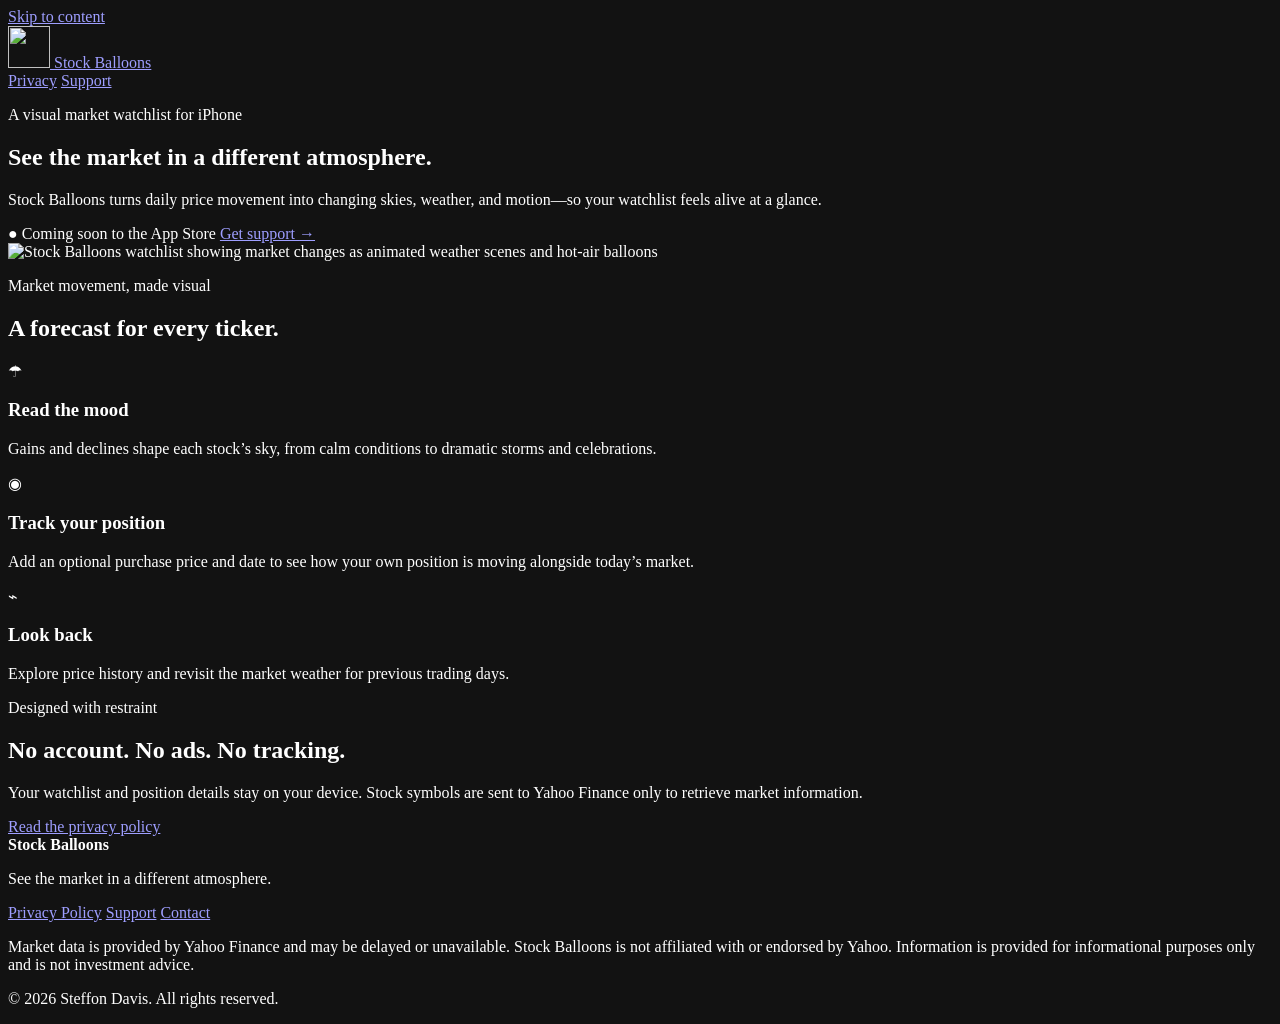
==== index.html @ 46526d46 "Publish Stock Balloons website" ====
<!doctype html>
<html lang="en">
  <head>
    <meta charset="utf-8">
    <meta name="viewport" content="width=device-width, initial-scale=1">
    <meta name="description" content="Stock Balloons turns market movement into an atmospheric, visual watchlist for iPhone.">
    <meta name="theme-color" content="#05070b">
    <meta name="color-scheme" content="dark">
    <meta property="og:title" content="Stock Balloons for iPhone">
    <meta property="og:description" content="See the market in a different atmosphere.">
    <meta property="og:type" content="website">
    <meta property="og:image" content="assets/social-card.png">
    <title>Stock Balloons for iPhone</title>
    <link rel="icon" href="assets/app-icon.png">
    <link rel="stylesheet" href="styles.css">
  </head>
  <body>
    <a class="skip-link" href="#main-content">Skip to content</a>

    <header class="site-header">
      <a class="brand" href="./" aria-label="Stock Balloons home">
        <img src="assets/app-icon.png" alt="" width="42" height="42">
        <span>Stock Balloons</span>
      </a>
      <nav aria-label="Primary navigation">
        <a href="privacy/">Privacy</a>
        <a href="support/">Support</a>
      </nav>
    </header>

    <main id="main-content">
      <section class="hero">
        <div class="hero-copy">
          <p class="eyebrow">A visual market watchlist for iPhone</p>
          <h1>See the market in a different atmosphere.</h1>
          <p class="hero-intro">
            Stock Balloons turns daily price movement into changing skies, weather, and motion—so your watchlist feels alive at a glance.
          </p>
          <div class="hero-actions">
            <span class="availability" aria-label="Stock Balloons is coming soon to the App Store">
              <span aria-hidden="true">●</span> Coming soon to the App Store
            </span>
            <a class="text-link" href="support/">Get support <span aria-hidden="true">→</span></a>
          </div>
        </div>

        <div class="product-stage" aria-label="Stock Balloons app preview">
          <div class="orb orb-one" aria-hidden="true"></div>
          <div class="orb orb-two" aria-hidden="true"></div>
          <div class="phone-frame">
            <div class="phone-island" aria-hidden="true"></div>
            <img src="assets/watchlist.png" alt="Stock Balloons watchlist showing market changes as animated weather scenes and hot-air balloons">
          </div>
        </div>
      </section>

      <section class="feature-section" aria-labelledby="features-title">
        <div class="section-heading">
          <p class="eyebrow">Market movement, made visual</p>
          <h2 id="features-title">A forecast for every ticker.</h2>
        </div>

        <div class="feature-grid">
          <article class="feature-card storm-card">
            <span class="feature-icon" aria-hidden="true">☂</span>
            <h3>Read the mood</h3>
            <p>Gains and declines shape each stock’s sky, from calm conditions to dramatic storms and celebrations.</p>
          </article>
          <article class="feature-card balloon-card">
            <span class="feature-icon" aria-hidden="true">◉</span>
            <h3>Track your position</h3>
            <p>Add an optional purchase price and date to see how your own position is moving alongside today’s market.</p>
          </article>
          <article class="feature-card history-card">
            <span class="feature-icon" aria-hidden="true">⌁</span>
            <h3>Look back</h3>
            <p>Explore price history and revisit the market weather for previous trading days.</p>
          </article>
        </div>
      </section>

      <section class="privacy-callout" aria-labelledby="privacy-title">
        <div>
          <p class="eyebrow">Designed with restraint</p>
          <h2 id="privacy-title">No account. No ads. No tracking.</h2>
          <p>Your watchlist and position details stay on your device. Stock symbols are sent to Yahoo Finance only to retrieve market information.</p>
        </div>
        <a class="button" href="privacy/">Read the privacy policy</a>
      </section>
    </main>

    <footer class="site-footer">
      <div>
        <strong>Stock Balloons</strong>
        <p>See the market in a different atmosphere.</p>
      </div>
      <nav aria-label="Footer navigation">
        <a href="privacy/">Privacy Policy</a>
        <a href="support/">Support</a>
        <a href="mailto:support-app@curalytics.com">Contact</a>
      </nav>
      <p class="fine-print">
        Market data is provided by Yahoo Finance and may be delayed or unavailable. Stock Balloons is not affiliated with or endorsed by Yahoo. Information is provided for informational purposes only and is not investment advice.
      </p>
      <p class="copyright">© 2026 Steffon Davis. All rights reserved.</p>
    </footer>
  </body>
</html>
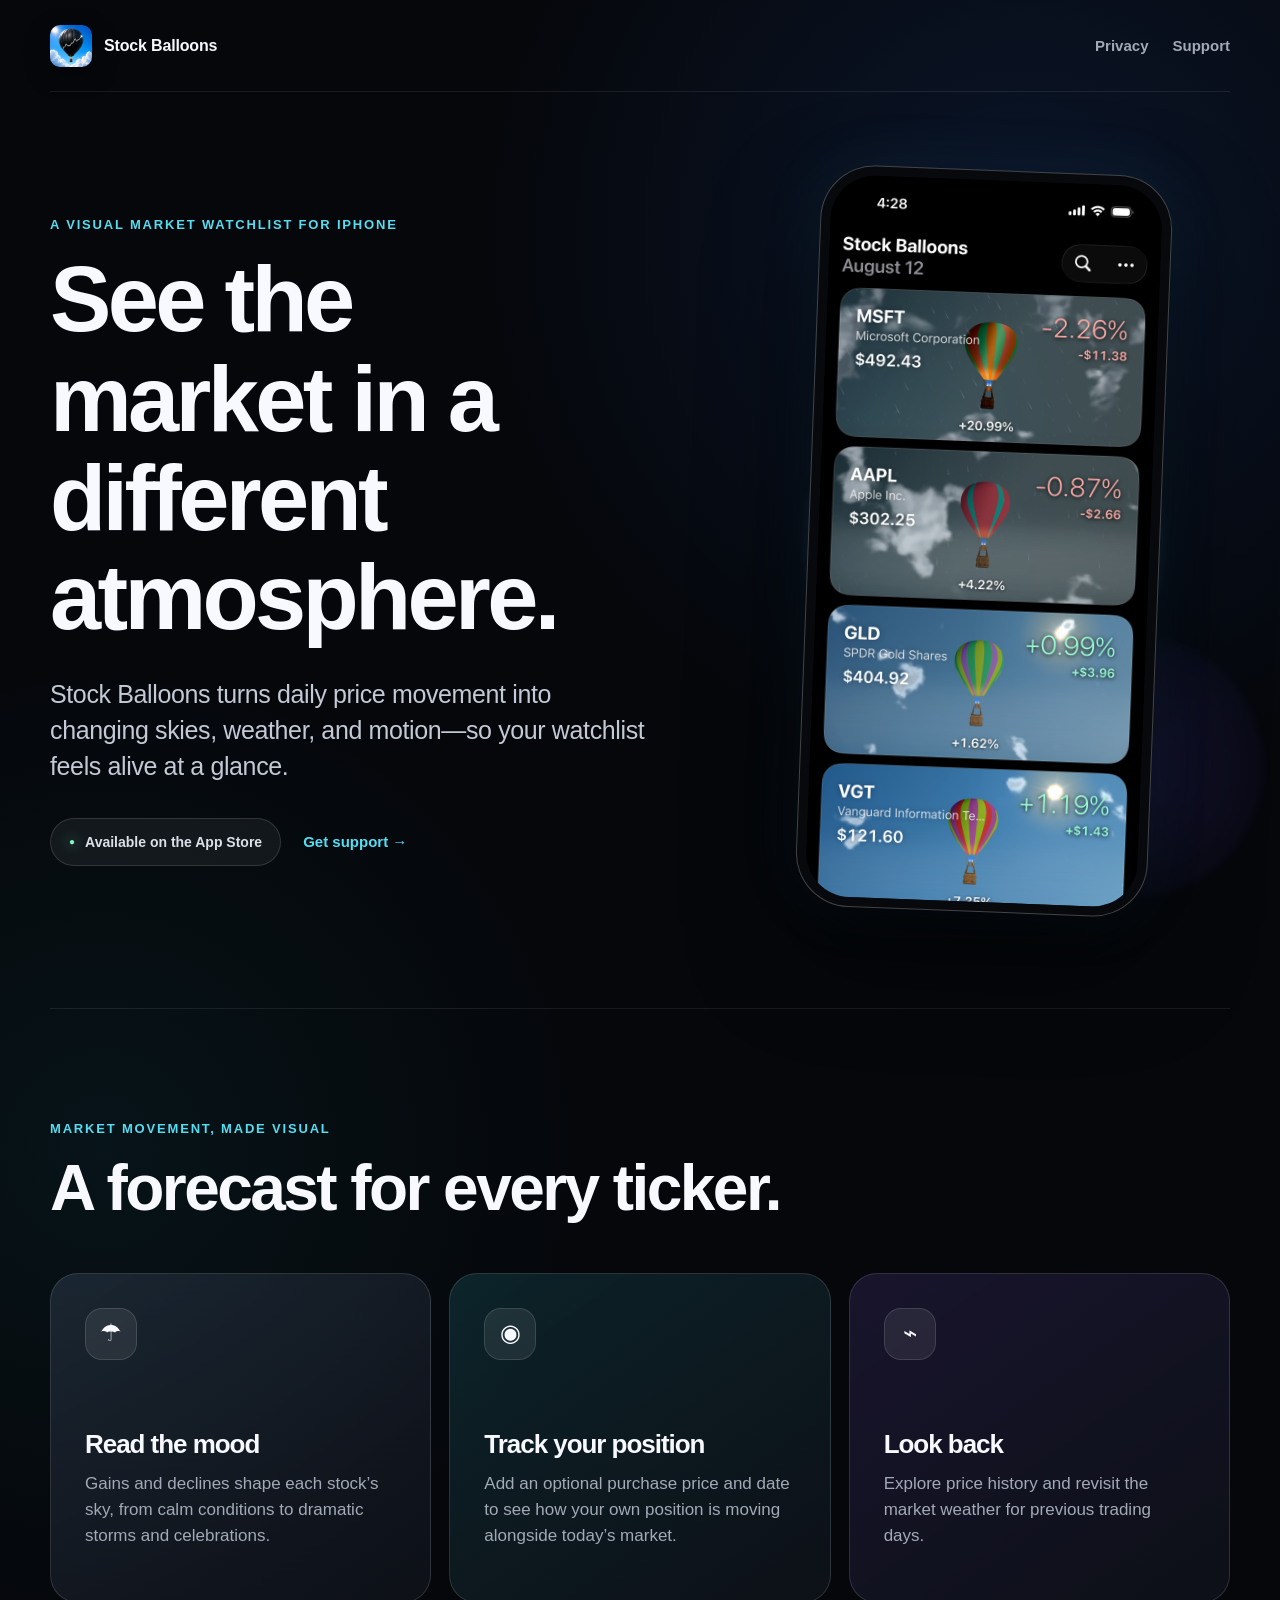
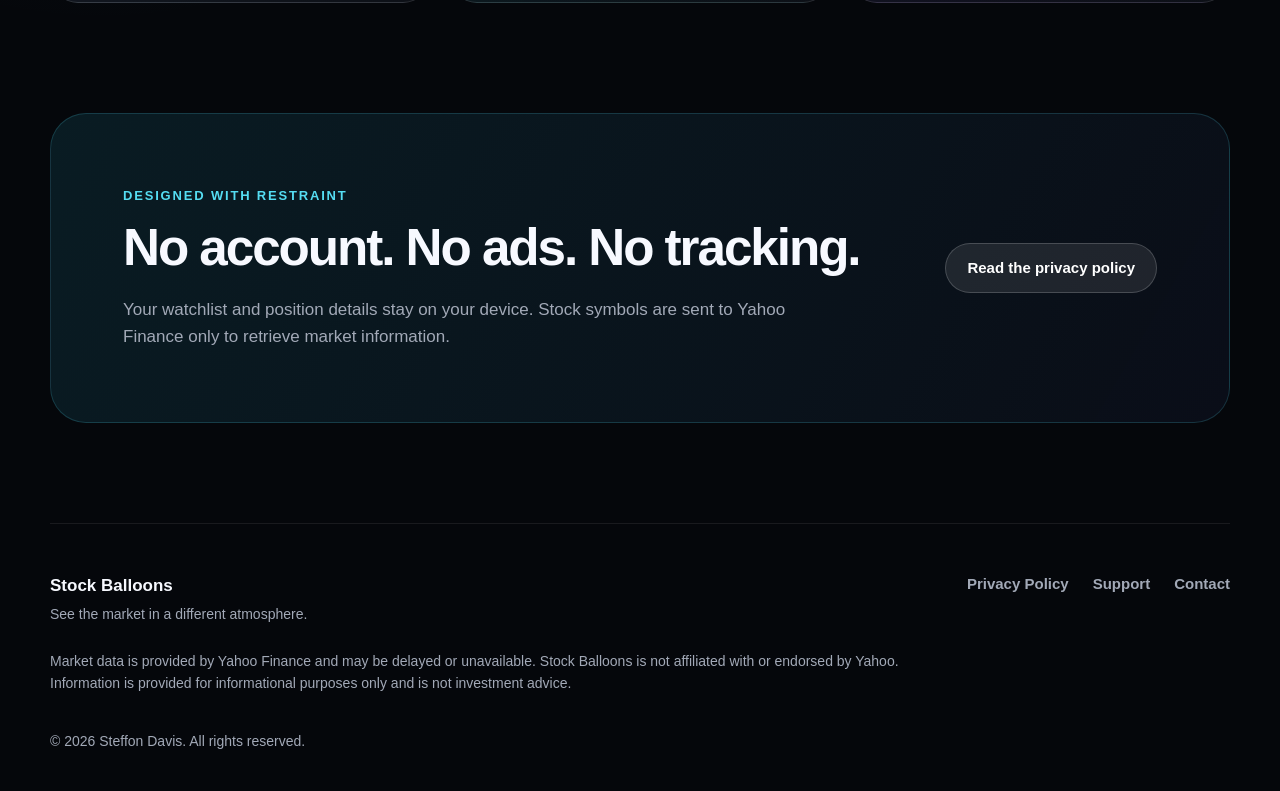
==== commit 6aee2cb1: "Update App Store availability" ====
--- a/index.html
+++ b/index.html
@@ -37,8 +37,8 @@
             Stock Balloons turns daily price movement into changing skies, weather, and motion—so your watchlist feels alive at a glance.
           </p>
           <div class="hero-actions">
-            <span class="availability" aria-label="Stock Balloons is coming soon to the App Store">
-              <span aria-hidden="true">●</span> Coming soon to the App Store
+            <span class="availability" aria-label="Stock Balloons is available on the App Store">
+              <span aria-hidden="true">●</span> Available on the App Store
             </span>
             <a class="text-link" href="support/">Get support <span aria-hidden="true">→</span></a>
           </div>
--- a/styles.css
+++ b/styles.css
@@ -0,0 +1,717 @@
+:root {
+  color-scheme: dark;
+  --background: #05070b;
+  --surface: rgba(255, 255, 255, 0.055);
+  --surface-strong: rgba(255, 255, 255, 0.09);
+  --border: rgba(255, 255, 255, 0.13);
+  --text: #f7f9ff;
+  --muted: #a2a9b7;
+  --cyan: #55ddf2;
+  --cyan-soft: rgba(85, 221, 242, 0.13);
+  --blue: #4f7dff;
+  --green: #81f4c3;
+  --purple: #a78bfa;
+  --page-width: 1180px;
+  --document-width: 850px;
+  --radius: 28px;
+}
+
+* {
+  box-sizing: border-box;
+}
+
+html {
+  scroll-behavior: smooth;
+}
+
+body {
+  margin: 0;
+  min-width: 320px;
+  background:
+    radial-gradient(circle at 80% 10%, rgba(40, 91, 185, 0.18), transparent 34rem),
+    radial-gradient(circle at 8% 48%, rgba(30, 169, 183, 0.08), transparent 30rem),
+    var(--background);
+  color: var(--text);
+  font-family: -apple-system, BlinkMacSystemFont, "SF Pro Display", "Segoe UI", sans-serif;
+  font-size: 17px;
+  line-height: 1.6;
+  -webkit-font-smoothing: antialiased;
+}
+
+a {
+  color: var(--cyan);
+  text-decoration-thickness: 1px;
+  text-underline-offset: 0.2em;
+}
+
+a:hover {
+  color: white;
+}
+
+a:focus-visible,
+button:focus-visible {
+  outline: 3px solid var(--cyan);
+  outline-offset: 4px;
+  border-radius: 5px;
+}
+
+.skip-link {
+  position: fixed;
+  z-index: 100;
+  top: 12px;
+  left: 12px;
+  padding: 10px 14px;
+  transform: translateY(-150%);
+  border-radius: 10px;
+  background: white;
+  color: #05070b;
+  font-weight: 700;
+}
+
+.skip-link:focus {
+  transform: translateY(0);
+}
+
+.site-header {
+  position: relative;
+  z-index: 10;
+  display: flex;
+  width: min(calc(100% - 40px), var(--page-width));
+  min-height: 92px;
+  margin: 0 auto;
+  align-items: center;
+  justify-content: space-between;
+  border-bottom: 1px solid rgba(255, 255, 255, 0.08);
+}
+
+.brand {
+  display: inline-flex;
+  align-items: center;
+  gap: 12px;
+  color: var(--text);
+  font-size: 16px;
+  font-weight: 720;
+  letter-spacing: -0.01em;
+  text-decoration: none;
+}
+
+.brand img {
+  border-radius: 10px;
+  box-shadow: 0 8px 24px rgba(0, 0, 0, 0.35);
+}
+
+.site-header nav,
+.site-footer nav {
+  display: flex;
+  flex-wrap: wrap;
+  gap: 24px;
+}
+
+.site-header nav a,
+.site-footer nav a {
+  color: var(--muted);
+  font-size: 15px;
+  font-weight: 620;
+  text-decoration: none;
+}
+
+.site-header nav a:hover,
+.site-header nav a[aria-current="page"],
+.site-footer nav a:hover,
+.site-footer nav a[aria-current="page"] {
+  color: var(--text);
+}
+
+.hero {
+  display: grid;
+  width: min(calc(100% - 40px), var(--page-width));
+  min-height: 720px;
+  margin: 0 auto;
+  grid-template-columns: minmax(0, 1fr) minmax(370px, 0.82fr);
+  gap: clamp(30px, 7vw, 100px);
+  align-items: center;
+  padding: 78px 0 96px;
+}
+
+.hero-copy {
+  position: relative;
+  z-index: 2;
+}
+
+.eyebrow {
+  margin: 0 0 14px;
+  color: var(--cyan);
+  font-size: 13px;
+  font-weight: 760;
+  letter-spacing: 0.14em;
+  text-transform: uppercase;
+}
+
+h1,
+h2,
+h3,
+p {
+  margin-top: 0;
+}
+
+h1,
+h2,
+h3 {
+  line-height: 1.08;
+  letter-spacing: -0.04em;
+}
+
+.hero h1 {
+  max-width: 720px;
+  margin-bottom: 28px;
+  font-size: clamp(52px, 7.2vw, 92px);
+  font-weight: 780;
+}
+
+.hero-intro {
+  max-width: 650px;
+  margin-bottom: 34px;
+  color: #c3c9d5;
+  font-size: clamp(20px, 2vw, 25px);
+  line-height: 1.45;
+  letter-spacing: -0.015em;
+}
+
+.hero-actions {
+  display: flex;
+  flex-wrap: wrap;
+  gap: 22px;
+  align-items: center;
+}
+
+.availability {
+  display: inline-flex;
+  min-height: 48px;
+  padding: 0 18px;
+  align-items: center;
+  gap: 10px;
+  border: 1px solid var(--border);
+  border-radius: 100px;
+  background: var(--surface);
+  color: #dbe0e9;
+  font-size: 14px;
+  font-weight: 650;
+}
+
+.availability span {
+  color: var(--green);
+  font-size: 10px;
+  filter: drop-shadow(0 0 7px var(--green));
+}
+
+.text-link {
+  font-size: 15px;
+  font-weight: 700;
+  text-decoration: none;
+}
+
+.product-stage {
+  position: relative;
+  display: flex;
+  min-height: 610px;
+  align-items: center;
+  justify-content: center;
+}
+
+.orb {
+  position: absolute;
+  border-radius: 50%;
+  filter: blur(4px);
+  opacity: 0.75;
+}
+
+.orb-one {
+  width: 360px;
+  height: 360px;
+  background: radial-gradient(circle, rgba(68, 180, 224, 0.38), rgba(68, 180, 224, 0));
+}
+
+.orb-two {
+  right: -7%;
+  bottom: 2%;
+  width: 260px;
+  height: 260px;
+  background: radial-gradient(circle, rgba(90, 72, 214, 0.25), rgba(90, 72, 214, 0));
+}
+
+.phone-frame {
+  position: relative;
+  z-index: 1;
+  width: min(82vw, 352px);
+  padding: 9px;
+  overflow: hidden;
+  border: 1px solid rgba(255, 255, 255, 0.24);
+  border-radius: 54px;
+  background: #07090c;
+  box-shadow: 0 45px 100px rgba(0, 0, 0, 0.6), 0 0 60px rgba(50, 132, 178, 0.12);
+  transform: rotate(2.2deg);
+}
+
+.phone-frame img {
+  display: block;
+  width: 100%;
+  border-radius: 45px;
+}
+
+.phone-island {
+  position: absolute;
+  z-index: 2;
+  top: 19px;
+  left: 50%;
+  width: 92px;
+  height: 25px;
+  transform: translateX(-50%);
+  border-radius: 100px;
+  background: #000;
+}
+
+.feature-section,
+.privacy-callout,
+.site-footer {
+  width: min(calc(100% - 40px), var(--page-width));
+  margin-right: auto;
+  margin-left: auto;
+}
+
+.feature-section {
+  padding: 110px 0;
+  border-top: 1px solid rgba(255, 255, 255, 0.08);
+}
+
+.section-heading {
+  max-width: 760px;
+  margin-bottom: 50px;
+}
+
+.section-heading h2,
+.privacy-callout h2,
+.document-header h1 {
+  margin-bottom: 20px;
+  font-size: clamp(40px, 5vw, 65px);
+}
+
+.feature-grid {
+  display: grid;
+  grid-template-columns: repeat(3, 1fr);
+  gap: 18px;
+}
+
+.feature-card {
+  min-height: 330px;
+  padding: 34px;
+  overflow: hidden;
+  border: 1px solid var(--border);
+  border-radius: var(--radius);
+  background: var(--surface);
+}
+
+.feature-card h3 {
+  margin: 70px 0 13px;
+  font-size: 26px;
+}
+
+.feature-card p {
+  color: var(--muted);
+  line-height: 1.55;
+}
+
+.feature-icon {
+  display: grid;
+  width: 52px;
+  height: 52px;
+  place-items: center;
+  border: 1px solid rgba(255, 255, 255, 0.12);
+  border-radius: 17px;
+  background: rgba(255, 255, 255, 0.08);
+  font-size: 24px;
+}
+
+.storm-card {
+  background: linear-gradient(145deg, rgba(75, 92, 121, 0.29), rgba(20, 24, 33, 0.55));
+}
+
+.balloon-card {
+  background: linear-gradient(145deg, rgba(38, 135, 147, 0.22), rgba(20, 24, 33, 0.55));
+}
+
+.history-card {
+  background: linear-gradient(145deg, rgba(89, 66, 159, 0.23), rgba(20, 24, 33, 0.55));
+}
+
+.privacy-callout {
+  display: grid;
+  margin-bottom: 100px;
+  padding: clamp(38px, 6vw, 72px);
+  grid-template-columns: minmax(0, 1fr) auto;
+  gap: 40px;
+  align-items: center;
+  border: 1px solid rgba(85, 221, 242, 0.18);
+  border-radius: 36px;
+  background: linear-gradient(120deg, rgba(25, 113, 134, 0.2), rgba(32, 46, 82, 0.18));
+}
+
+.privacy-callout h2 {
+  font-size: clamp(35px, 4vw, 54px);
+}
+
+.privacy-callout p:not(.eyebrow) {
+  max-width: 720px;
+  margin-bottom: 0;
+  color: var(--muted);
+}
+
+.button {
+  display: inline-flex;
+  min-height: 50px;
+  padding: 0 21px;
+  align-items: center;
+  justify-content: center;
+  border: 1px solid rgba(255, 255, 255, 0.18);
+  border-radius: 100px;
+  background: rgba(255, 255, 255, 0.09);
+  color: white;
+  font-size: 15px;
+  font-weight: 720;
+  text-align: center;
+  text-decoration: none;
+}
+
+.button:hover,
+.primary-button:hover {
+  background: white;
+  color: #07090c;
+}
+
+.primary-button {
+  margin-top: 10px;
+  border-color: transparent;
+  background: var(--cyan);
+  color: #071014;
+}
+
+.site-footer {
+  display: grid;
+  padding: 48px 0 38px;
+  grid-template-columns: 1fr auto;
+  gap: 24px 50px;
+  border-top: 1px solid rgba(255, 255, 255, 0.08);
+}
+
+.site-footer strong {
+  display: block;
+  margin-bottom: 4px;
+}
+
+.site-footer p {
+  margin-bottom: 0;
+  color: var(--muted);
+  font-size: 14px;
+}
+
+.fine-print,
+.copyright {
+  grid-column: 1 / -1;
+}
+
+.fine-print {
+  max-width: 900px;
+}
+
+.copyright {
+  padding-top: 12px;
+}
+
+.document-shell {
+  width: min(calc(100% - 40px), var(--document-width));
+  margin: 0 auto;
+  padding: 86px 0 120px;
+}
+
+.document-header {
+  margin-bottom: 54px;
+}
+
+.document-header h1 {
+  margin-bottom: 14px;
+}
+
+.effective-date {
+  margin-bottom: 24px;
+  color: var(--muted);
+  font-size: 15px;
+  font-weight: 620;
+}
+
+.document-intro {
+  max-width: 760px;
+  color: #c6ccd6;
+  font-size: clamp(20px, 2.5vw, 25px);
+  line-height: 1.5;
+}
+
+.policy-summary {
+  display: grid;
+  margin-bottom: 65px;
+  grid-template-columns: repeat(3, 1fr);
+  gap: 12px;
+}
+
+.policy-summary div {
+  padding: 20px;
+  border: 1px solid var(--border);
+  border-radius: 18px;
+  background: var(--surface);
+}
+
+.policy-summary strong,
+.policy-summary span {
+  display: block;
+}
+
+.policy-summary strong {
+  margin-bottom: 5px;
+  font-size: 15px;
+}
+
+.policy-summary span {
+  color: var(--muted);
+  font-size: 13px;
+  line-height: 1.4;
+}
+
+.document-content section {
+  padding: 0 0 34px;
+}
+
+.document-content section + section {
+  padding-top: 34px;
+  border-top: 1px solid rgba(255, 255, 255, 0.08);
+}
+
+.document-content h2,
+.support-card h2,
+.report-card h2,
+.market-note h2 {
+  margin-bottom: 14px;
+  font-size: 27px;
+  letter-spacing: -0.025em;
+}
+
+.document-content p,
+.document-content li,
+.support-card p,
+.market-note p {
+  color: #bdc3cf;
+}
+
+.document-content ul,
+.report-card ul {
+  padding-left: 1.25em;
+}
+
+.document-content li + li,
+.report-card li + li {
+  margin-top: 8px;
+}
+
+.support-shell {
+  width: min(calc(100% - 40px), 980px);
+}
+
+.support-shell .document-header {
+  max-width: 800px;
+  margin-bottom: 70px;
+}
+
+.response-note {
+  margin-top: 18px;
+  color: var(--muted);
+  font-size: 14px;
+}
+
+.support-grid {
+  display: grid;
+  grid-template-columns: repeat(2, 1fr);
+  gap: 16px;
+}
+
+.support-card {
+  padding: 30px;
+  border: 1px solid var(--border);
+  border-radius: 24px;
+  background: var(--surface);
+}
+
+.support-number {
+  display: block;
+  margin-bottom: 42px;
+  color: var(--cyan);
+  font-size: 12px;
+  font-weight: 800;
+  letter-spacing: 0.12em;
+}
+
+.support-card p {
+  margin-bottom: 0;
+  font-size: 16px;
+}
+
+.report-card {
+  display: grid;
+  margin-top: 80px;
+  padding: clamp(30px, 5vw, 52px);
+  grid-template-columns: 0.8fr 1fr;
+  gap: 40px;
+  border: 1px solid rgba(85, 221, 242, 0.16);
+  border-radius: 28px;
+  background: linear-gradient(135deg, rgba(36, 116, 131, 0.18), rgba(24, 29, 46, 0.4));
+}
+
+.report-card ul {
+  margin: 0;
+  color: #c6ccd7;
+}
+
+.market-note {
+  margin-top: 70px;
+  padding-top: 38px;
+  border-top: 1px solid rgba(255, 255, 255, 0.08);
+}
+
+.compact-footer {
+  grid-template-columns: 1fr auto;
+}
+
+.compact-footer .copyright {
+  grid-column: auto;
+  padding-top: 0;
+  text-align: right;
+}
+
+@media (max-width: 820px) {
+  .hero {
+    min-height: auto;
+    grid-template-columns: 1fr;
+    padding-top: 68px;
+    text-align: center;
+  }
+
+  .hero-copy,
+  .hero-intro {
+    margin-right: auto;
+    margin-left: auto;
+  }
+
+  .hero-actions {
+    justify-content: center;
+  }
+
+  .product-stage {
+    min-height: 530px;
+  }
+
+  .feature-grid {
+    grid-template-columns: 1fr;
+  }
+
+  .feature-card {
+    min-height: 280px;
+  }
+
+  .privacy-callout,
+  .report-card {
+    grid-template-columns: 1fr;
+  }
+
+  .privacy-callout .button {
+    justify-self: start;
+  }
+}
+
+@media (max-width: 620px) {
+  body {
+    font-size: 16px;
+  }
+
+  .site-header {
+    min-height: 78px;
+  }
+
+  .brand span {
+    display: none;
+  }
+
+  .site-header nav {
+    gap: 18px;
+  }
+
+  .hero {
+    padding: 54px 0 75px;
+  }
+
+  .hero h1 {
+    font-size: clamp(45px, 14vw, 65px);
+  }
+
+  .product-stage {
+    min-height: 500px;
+  }
+
+  .phone-frame {
+    width: min(80vw, 318px);
+    transform: none;
+  }
+
+  .orb-two {
+    right: 0;
+  }
+
+  .feature-section {
+    padding: 80px 0;
+  }
+
+  .privacy-callout {
+    margin-bottom: 80px;
+  }
+
+  .site-footer,
+  .compact-footer {
+    grid-template-columns: 1fr;
+  }
+
+  .compact-footer .copyright {
+    text-align: left;
+  }
+
+  .document-shell {
+    padding: 62px 0 90px;
+  }
+
+  .policy-summary,
+  .support-grid {
+    grid-template-columns: 1fr;
+  }
+
+  .policy-summary {
+    margin-bottom: 50px;
+  }
+
+  .support-card {
+    padding: 25px;
+  }
+
+  .support-number {
+    margin-bottom: 25px;
+  }
+}
+
+@media (prefers-reduced-motion: reduce) {
+  html {
+    scroll-behavior: auto;
+  }
+}
